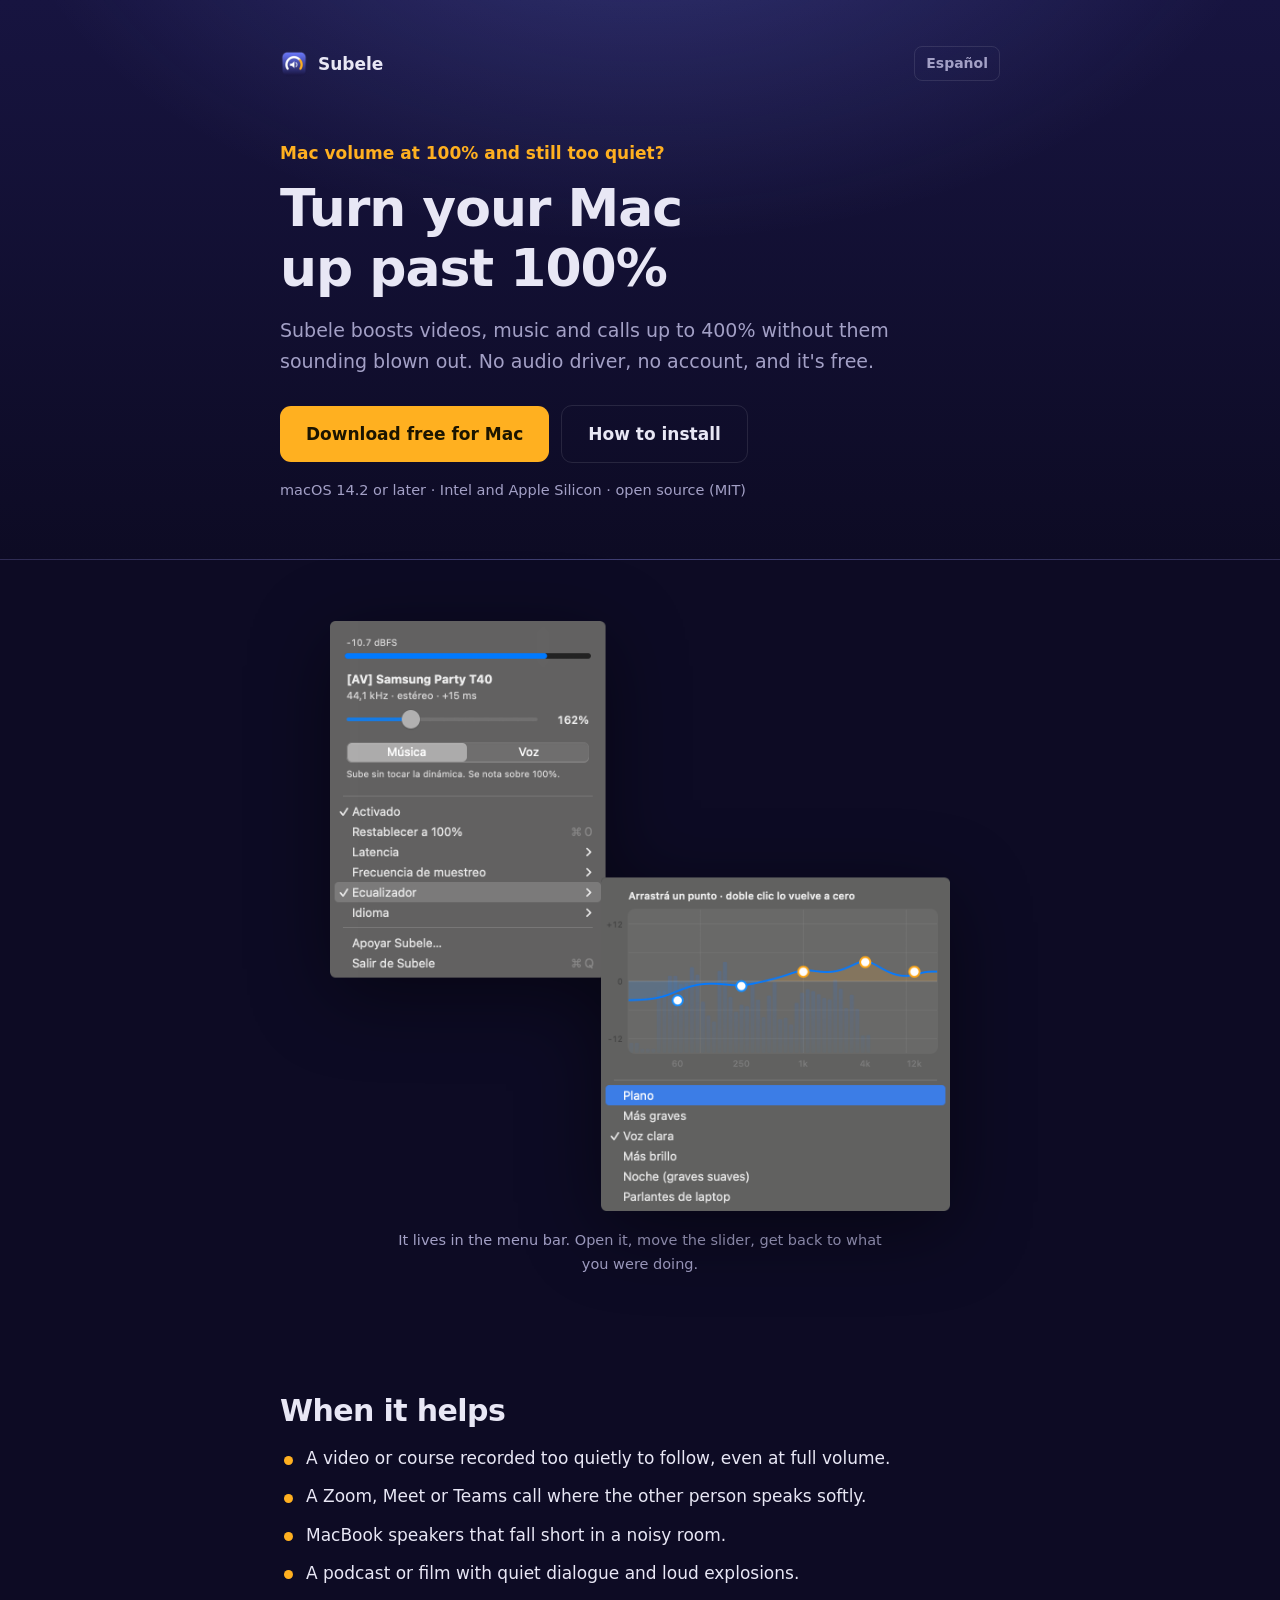
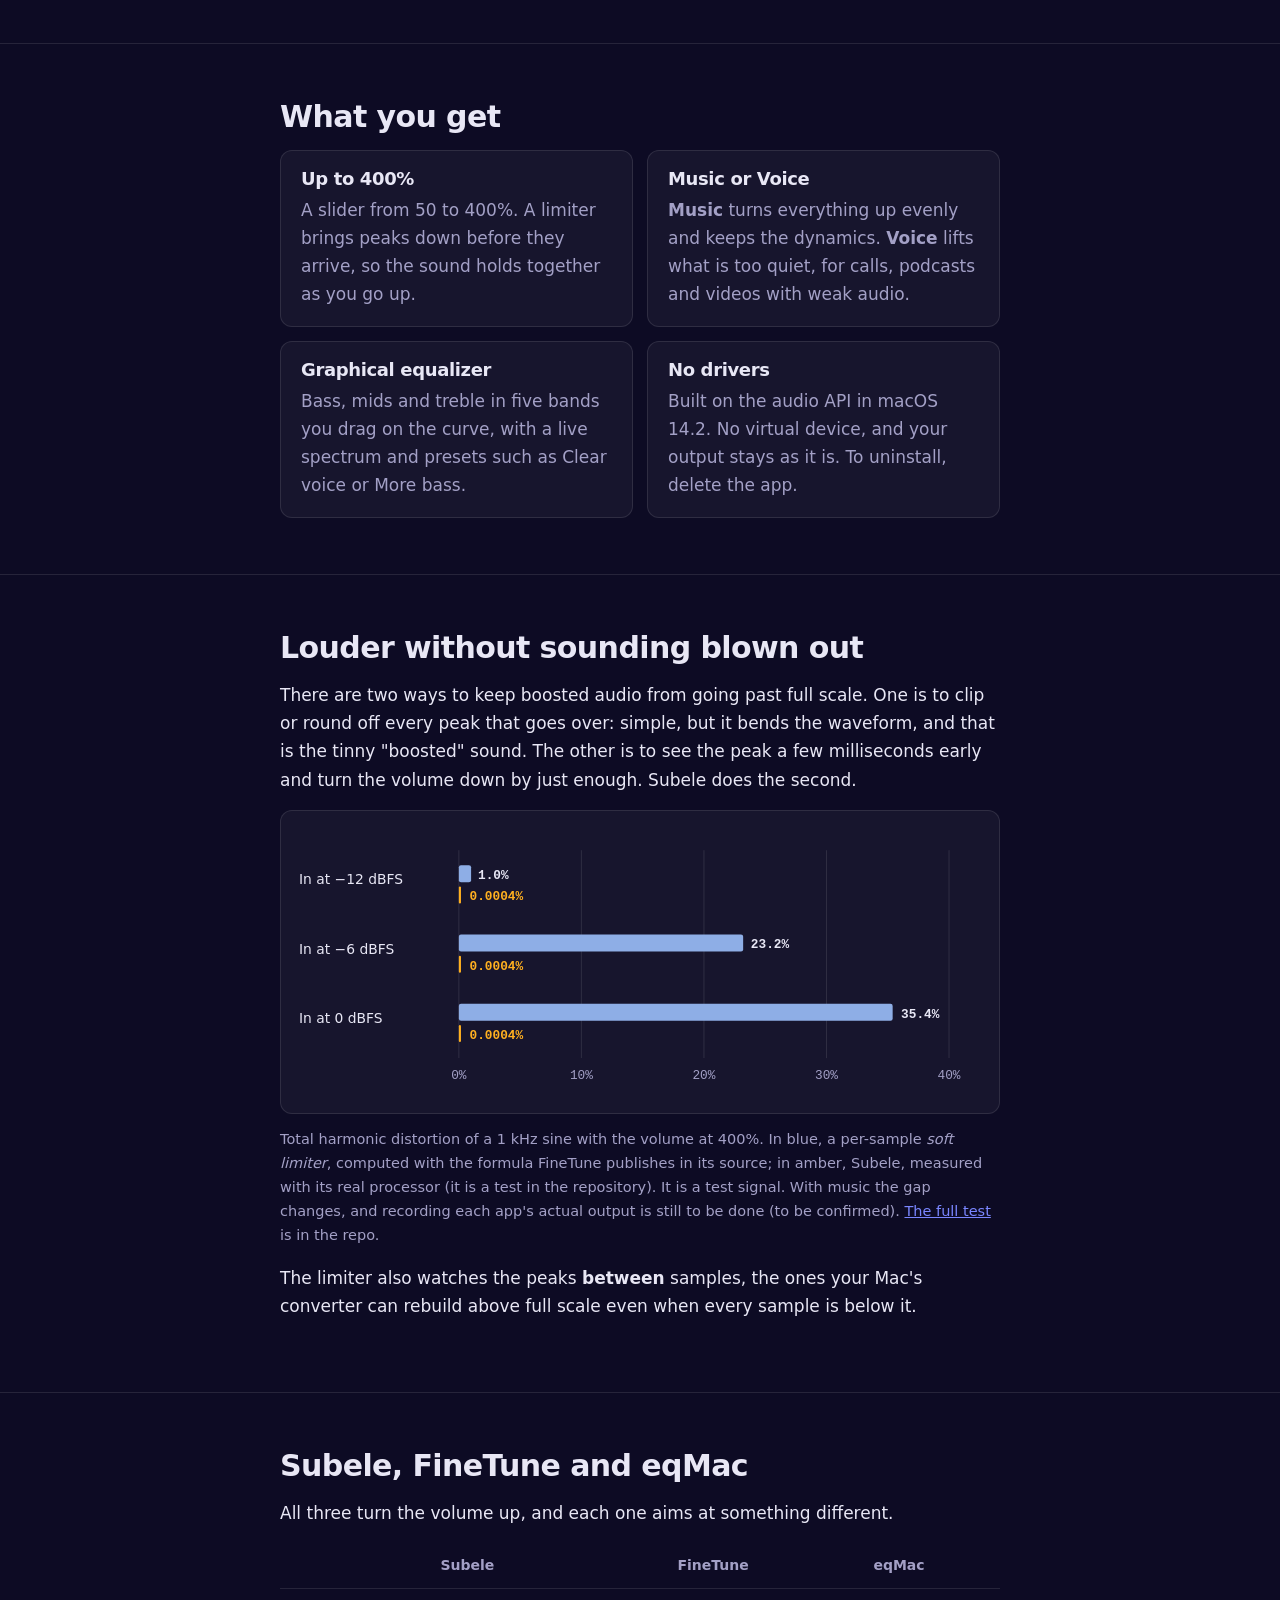
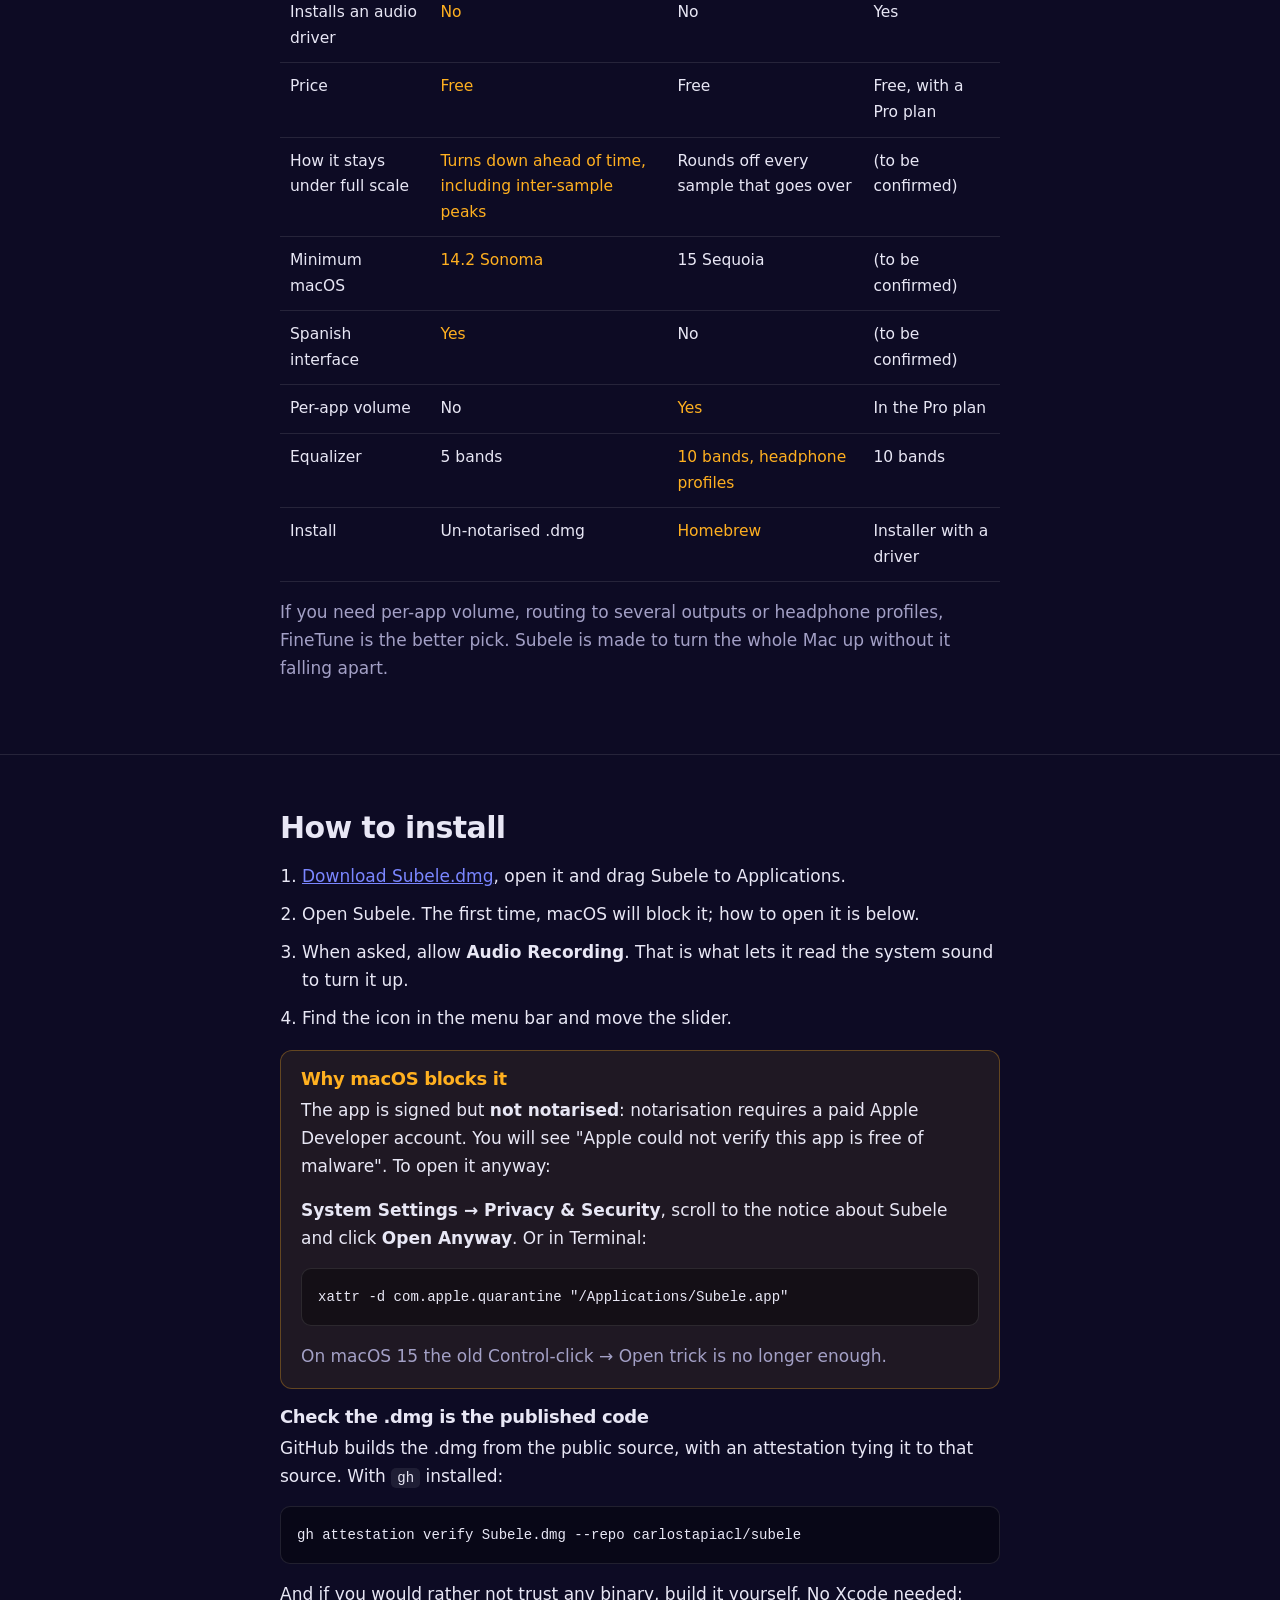
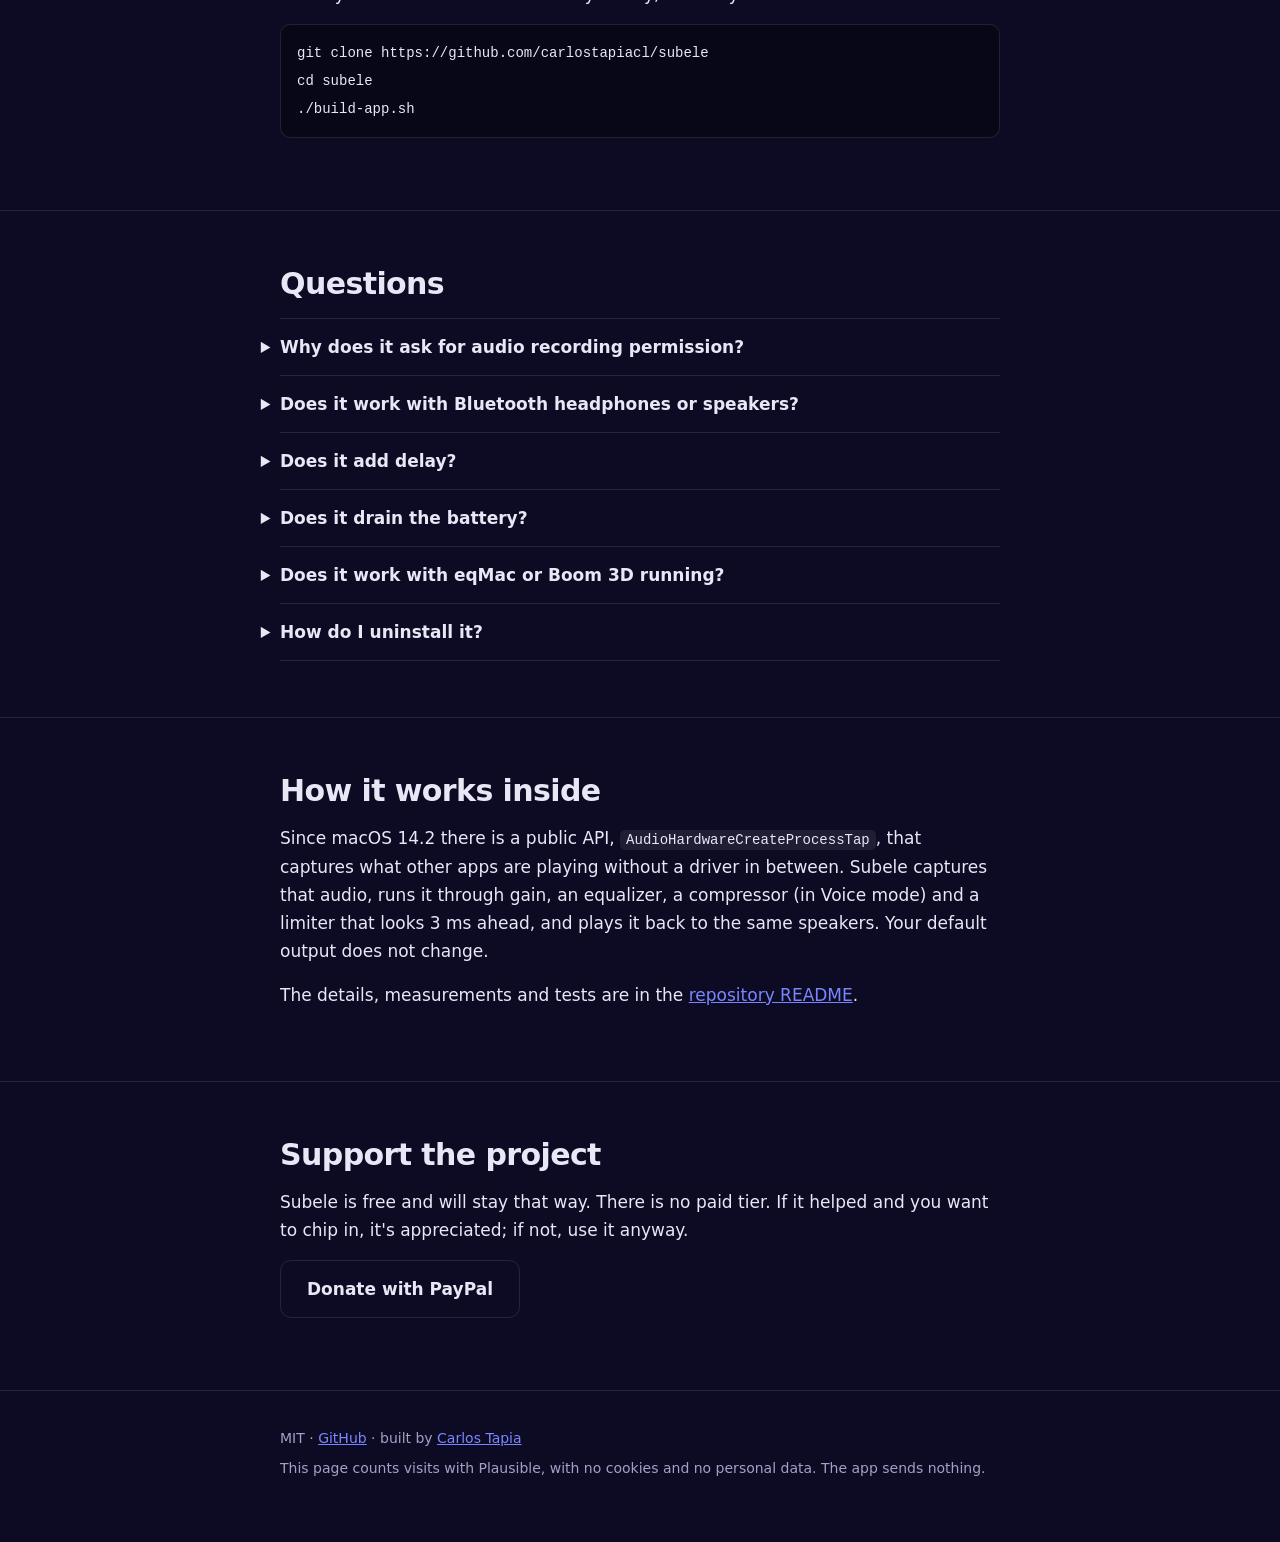
==== docs/en/index.html @ 917d39e7 "landing nueva en es y en, seo tecnico y descarga directa copy en tuteo y sin el claim de ganancia cr" ====
<!DOCTYPE html>
<html lang="en">
<head>
<meta charset="utf-8">
<meta name="viewport" content="width=device-width, initial-scale=1, viewport-fit=cover">
<title>Subele | Free volume booster for Mac, no drivers required</title>
<meta name="description" content="Free volume booster for Mac. Turn sound up to 400% without distortion, without installing an audio driver, and without an account. Open source, macOS 14.2 or later.">
<link rel="canonical" href="https://carlostapiacl.github.io/subele/en/">
<link rel="alternate" hreflang="es" href="https://carlostapiacl.github.io/subele/">
<link rel="alternate" hreflang="en" href="https://carlostapiacl.github.io/subele/en/">
<link rel="alternate" hreflang="x-default" href="https://carlostapiacl.github.io/subele/en/">
<link rel="icon" href="../icon.png">
<link rel="stylesheet" href="../site.css">
<meta property="og:type" content="website">
<meta property="og:locale" content="en_US">
<meta property="og:url" content="https://carlostapiacl.github.io/subele/en/">
<meta property="og:title" content="Subele | More volume for your Mac, no drivers">
<meta property="og:description" content="Mac at 100% and still too quiet? Subele turns it up to 400% without it sounding blown out. Free and open source.">
<meta property="og:image" content="https://carlostapiacl.github.io/subele/og-en.png">
<meta property="og:image:width" content="1200">
<meta property="og:image:height" content="630">
<meta name="twitter:card" content="summary_large_image">
<script type="application/ld+json">
{
  "@context": "https://schema.org",
  "@type": "SoftwareApplication",
  "name": "Subele",
  "description": "Volume booster for macOS. Turns system audio up to 400% without installing a driver, with a limiter that prevents distortion.",
  "applicationCategory": "MultimediaApplication",
  "operatingSystem": "macOS 14.2 or later",
  "softwareVersion": "0.2.2",
  "inLanguage": ["en", "es"],
  "url": "https://carlostapiacl.github.io/subele/en/",
  "downloadUrl": "https://github.com/carlostapiacl/subele/releases/latest/download/Subele.dmg",
  "image": "https://carlostapiacl.github.io/subele/screenshot-ecualizador.png",
  "license": "https://opensource.org/licenses/MIT",
  "isAccessibleForFree": true,
  "offers": { "@type": "Offer", "price": "0", "priceCurrency": "USD" },
  "author": { "@type": "Person", "name": "Carlos Tapia", "url": "https://carlostapia.cl" }
}
</script>
<!-- Plausible: no cookies, no personal data. Counts visits and downloads. -->
<script defer data-domain="carlostapiacl.github.io" src="https://plausible.carlostapia.cl/js/script.file-downloads.outbound-links.js"></script>
</head>
<body>

<header class="hero">
  <div class="wrap">
    <nav class="top">
      <a class="brand" href="./"><img src="../icon.png" alt="" width="28" height="28">Subele</a>
      <a class="lang" href="../" hreflang="es" lang="es">Español</a>
    </nav>
    <p class="ask">Mac volume at 100% and still too quiet?</p>
    <h1>Turn your Mac up past 100%</h1>
    <p class="sub">Subele boosts videos, music and calls up to 400% without them sounding blown out. No audio driver, no account, and it's free.</p>
    <div class="actions">
      <a class="btn" href="https://github.com/carlostapiacl/subele/releases/latest/download/Subele.dmg">Download free for Mac</a>
      <a class="btn ghost" href="#install">How to install</a>
    </div>
    <p class="req">macOS 14.2 or later · Intel and Apple Silicon · open source (MIT)</p>
  </div>
</header>

<figure class="shot"><div class="wrap">
  <img src="../screenshot-ecualizador.png" width="675" height="642"
       alt="Subele's menu bar window, with the volume slider, the Music/Voice switch and the graphical equalizer open">
  <figcaption>It lives in the menu bar. Open it, move the slider, get back to what you were doing.</figcaption>
</div></figure>

<section><div class="wrap">
  <h2>When it helps</h2>
  <ul class="cases">
    <li>A video or course recorded too quietly to follow, even at full volume.</li>
    <li>A Zoom, Meet or Teams call where the other person speaks softly.</li>
    <li>MacBook speakers that fall short in a noisy room.</li>
    <li>A podcast or film with quiet dialogue and loud explosions.</li>
  </ul>
</div></section>

<section><div class="wrap">
  <h2>What you get</h2>
  <div class="grid two">
    <div class="card"><h3>Up to 400%</h3><p>A slider from 50 to 400%. A limiter brings peaks down before they arrive, so the sound holds together as you go up.</p></div>
    <div class="card"><h3>Music or Voice</h3><p><strong>Music</strong> turns everything up evenly and keeps the dynamics. <strong>Voice</strong> lifts what is too quiet, for calls, podcasts and videos with weak audio.</p></div>
    <div class="card"><h3>Graphical equalizer</h3><p>Bass, mids and treble in five bands you drag on the curve, with a live spectrum and presets such as Clear voice or More bass.</p></div>
    <div class="card"><h3>No drivers</h3><p>Built on the audio API in macOS 14.2. No virtual device, and your output stays as it is. To uninstall, delete the app.</p></div>
  </div>
</div></section>

<section id="no-distortion"><div class="wrap">
  <h2>Louder without sounding blown out</h2>
  <p>There are two ways to keep boosted audio from going past full scale. One is to clip or round off every peak that goes over: simple, but it bends the waveform, and that is the tinny "boosted" sound. The other is to see the peak a few milliseconds early and turn the volume down by just enough. Subele does the second.</p>
  <div class="chart">
    <svg viewBox="0 0 640 250" xmlns="http://www.w3.org/2000/svg" role="img" aria-label="Distortion at 400% volume. Signal in at −12 dBFS: per-sample soft limiter 1.0%, Subele 0.0004%. At −6 dBFS: 23.2% against 0.0004%. At 0 dBFS: 35.4% against 0.0004%.">
      <g stroke="rgba(255,255,255,.1)" stroke-width="1">
        <line x1="150" y1="20" x2="150" y2="215"/><line x1="265" y1="20" x2="265" y2="215"/>
        <line x1="380" y1="20" x2="380" y2="215"/><line x1="495" y1="20" x2="495" y2="215"/>
        <line x1="610" y1="20" x2="610" y2="215"/>
      </g>
      <text x="150" y="235" text-anchor="middle">0%</text><text x="265" y="235" text-anchor="middle">10%</text>
      <text x="380" y="235" text-anchor="middle">20%</text><text x="495" y="235" text-anchor="middle">30%</text>
      <text x="610" y="235" text-anchor="middle">40%</text>
      <text class="lbl" x="0" y="52">In at −12 dBFS</text>
      <rect x="150" y="34" width="11.5" height="16" rx="2" fill="#8eaee6"/><text class="val" x="168" y="47">1.0%</text>
      <rect x="150" y="54" width="2" height="16" rx="1" fill="#ffb020"/><text class="mine" x="160" y="67">0.0004%</text>
      <text class="lbl" x="0" y="117">In at −6 dBFS</text>
      <rect x="150" y="99" width="266.8" height="16" rx="2" fill="#8eaee6"/><text class="val" x="424" y="112">23.2%</text>
      <rect x="150" y="119" width="2" height="16" rx="1" fill="#ffb020"/><text class="mine" x="160" y="132">0.0004%</text>
      <text class="lbl" x="0" y="182">In at 0 dBFS</text>
      <rect x="150" y="164" width="407.1" height="16" rx="2" fill="#8eaee6"/><text class="val" x="565" y="177">35.4%</text>
      <rect x="150" y="184" width="2" height="16" rx="1" fill="#ffb020"/><text class="mine" x="160" y="197">0.0004%</text>
    </svg>
  </div>
  <p class="note">Total harmonic distortion of a 1 kHz sine with the volume at 400%. In blue, a per-sample <em>soft limiter</em>, computed with the formula FineTune publishes in its source; in amber, Subele, measured with its real processor (it is a test in the repository). It is a test signal. With music the gap changes, and recording each app's actual output is still to be done (to be confirmed). <a href="https://github.com/carlostapiacl/subele/tree/main/experimentos/2026-10-22-distorsion-frente-a-finetune">The full test</a> is in the repo.</p>
  <p>The limiter also watches the peaks <strong>between</strong> samples, the ones your Mac's converter can rebuild above full scale even when every sample is below it.</p>
</div></section>

<section><div class="wrap">
  <h2>Subele, FineTune and eqMac</h2>
  <p>All three turn the volume up, and each one aims at something different.</p>
  <div class="table"><table>
    <tr><th></th><th>Subele</th><th>FineTune</th><th>eqMac</th></tr>
    <tr><td>Installs an audio driver</td><td class="win">No</td><td>No</td><td>Yes</td></tr>
    <tr><td>Price</td><td class="win">Free</td><td>Free</td><td>Free, with a Pro plan</td></tr>
    <tr><td>How it stays under full scale</td><td class="win">Turns down ahead of time, including inter-sample peaks</td><td>Rounds off every sample that goes over</td><td>(to be confirmed)</td></tr>
    <tr><td>Minimum macOS</td><td class="win">14.2 Sonoma</td><td>15 Sequoia</td><td>(to be confirmed)</td></tr>
    <tr><td>Spanish interface</td><td class="win">Yes</td><td>No</td><td>(to be confirmed)</td></tr>
    <tr><td>Per-app volume</td><td>No</td><td class="win">Yes</td><td>In the Pro plan</td></tr>
    <tr><td>Equalizer</td><td>5 bands</td><td class="win">10 bands, headphone profiles</td><td>10 bands</td></tr>
    <tr><td>Install</td><td>Un-notarised .dmg</td><td class="win">Homebrew</td><td>Installer with a driver</td></tr>
  </table></div>
  <p class="muted">If you need per-app volume, routing to several outputs or headphone profiles, FineTune is the better pick. Subele is made to turn the whole Mac up without it falling apart.</p>
</div></section>

<section id="install"><div class="wrap">
  <h2>How to install</h2>
  <ol class="steps">
    <li><a href="https://github.com/carlostapiacl/subele/releases/latest/download/Subele.dmg">Download Subele.dmg</a>, open it and drag Subele to Applications.</li>
    <li>Open Subele. The first time, macOS will block it; how to open it is below.</li>
    <li>When asked, allow <strong>Audio Recording</strong>. That is what lets it read the system sound to turn it up.</li>
    <li>Find the icon in the menu bar and move the slider.</li>
  </ol>
  <div class="warn">
    <h3>Why macOS blocks it</h3>
    <p>The app is signed but <strong>not notarised</strong>: notarisation requires a paid Apple Developer account. You will see "Apple could not verify this app is free of malware". To open it anyway:</p>
    <p><strong>System Settings → Privacy &amp; Security</strong>, scroll to the notice about Subele and click <strong>Open Anyway</strong>. Or in Terminal:</p>
    <pre><code>xattr -d com.apple.quarantine "/Applications/Subele.app"</code></pre>
    <p class="muted" style="margin:0">On macOS 15 the old Control-click → Open trick is no longer enough.</p>
  </div>
  <h3>Check the .dmg is the published code</h3>
  <p>GitHub builds the .dmg from the public source, with an attestation tying it to that source. With <code>gh</code> installed:</p>
  <pre><code>gh attestation verify Subele.dmg --repo carlostapiacl/subele</code></pre>
  <p>And if you would rather not trust any binary, build it yourself. No Xcode needed:</p>
  <pre><code>git clone https://github.com/carlostapiacl/subele
cd subele
./build-app.sh</code></pre>
</div></section>

<section><div class="wrap">
  <h2>Questions</h2>
  <details><summary>Why does it ask for audio recording permission?</summary>
    <p>To turn the volume up it has to read the sound leaving your Mac, process it and send it back. That permission is how macOS allows it. The audio never leaves your Mac. The app has no server, no account and no telemetry, and the code is public.</p></details>
  <details><summary>Does it work with Bluetooth headphones or speakers?</summary>
    <p>Yes. It works on whatever output macOS is using and rebuilds itself when you switch. AirPlay speakers are not tested yet (to be confirmed).</p></details>
  <details><summary>Does it add delay?</summary>
    <p>About 15 ms with the default setting, measured from the audio itself. You won't notice it in music or calls. If you notice it in video, the Latency menu has a 128-frame option of about 9 ms.</p></details>
  <details><summary>Does it drain the battery?</summary>
    <p>Very little. On a 2019 Intel MacBook Pro with music playing it used about 1% CPU. Apple Silicon should be lower (to be confirmed).</p></details>
  <details><summary>Does it work with eqMac or Boom 3D running?</summary>
    <p>No. Those apps install their own driver and become the system output, and Subele hangs trying to read it. Quit them before opening Subele.</p></details>
  <details><summary>How do I uninstall it?</summary>
    <p>Quit it from its menu and delete Subele from Applications. It leaves no driver or anything else installed.</p></details>
</div></section>

<section><div class="wrap">
  <h2>How it works inside</h2>
  <p>Since macOS 14.2 there is a public API, <code>AudioHardwareCreateProcessTap</code>, that captures what other apps are playing without a driver in between. Subele captures that audio, runs it through gain, an equalizer, a compressor (in Voice mode) and a limiter that looks 3 ms ahead, and plays it back to the same speakers. Your default output does not change.</p>
  <p>The details, measurements and tests are in the <a href="https://github.com/carlostapiacl/subele">repository README</a>.</p>
</div></section>

<section><div class="wrap">
  <h2>Support the project</h2>
  <p>Subele is free and will stay that way. There is no paid tier. If it helped and you want to chip in, it's appreciated; if not, use it anyway.</p>
  <p><a class="btn ghost" href="https://paypal.me/carlostapiacl">Donate with PayPal</a></p>
</div></section>

<footer><div class="wrap">
  <p>MIT · <a href="https://github.com/carlostapiacl/subele">GitHub</a> · built by <a href="https://carlostapia.cl">Carlos Tapia</a></p>
  <p>This page counts visits with Plausible, with no cookies and no personal data. The app sends nothing.</p>
</div></footer>

</body>
</html>
---- docs/site.css ----
/* Subele — estilos compartidos por / (español) y /en/ (inglés).
   Un solo tema, oscuro, a propósito: es el mismo mundo visual que el ícono y
   el menú de la app. El ámbar es el color del limitador trabajando. */
:root {
  --ink: #0d0b24;
  --ink-2: #171440;
  --panel: rgba(255, 255, 255, .045);
  --indigo: #7a86ff;
  --amber: #ffb020;
  --text: #e8e7f5;
  --muted: #a3a0c6;
  --line: rgba(255, 255, 255, .1);
  --rival: #8eaee6;
  color-scheme: dark;
}
* { box-sizing: border-box; }
html { scroll-behavior: smooth; }
@media (prefers-reduced-motion: reduce) { html { scroll-behavior: auto; } }
body {
  margin: 0;
  background: var(--ink);
  color: var(--text);
  font: 17px/1.65 -apple-system, BlinkMacSystemFont, "SF Pro Text", "Segoe UI", system-ui, sans-serif;
  -webkit-font-smoothing: antialiased;
}
a { color: var(--indigo); }
a:focus-visible, .btn:focus-visible, summary:focus-visible { outline: 2px solid var(--amber); outline-offset: 3px; }
.wrap {
  max-width: 760px; margin: 0 auto;
  padding-left: max(20px, env(safe-area-inset-left, 0px));
  padding-right: max(20px, env(safe-area-inset-right, 0px));
}
h1, h2, h3 { text-wrap: balance; letter-spacing: -.02em; line-height: 1.15; }
h1 { font-size: clamp(32px, 6.4vw, 52px); margin: 0 0 16px; }
h2 { font-size: clamp(24px, 4vw, 30px); margin: 0 0 16px; }
h3 { font-size: 18px; margin: 0 0 6px; }
p { margin: 0 0 16px; }
.muted { color: var(--muted); }
code {
  font: 14px/1.5 ui-monospace, "SF Mono", Menlo, monospace;
  background: rgba(255, 255, 255, .08); padding: 2px 6px; border-radius: 5px;
}
pre {
  background: rgba(0, 0, 0, .35); border: 1px solid var(--line);
  border-radius: 10px; padding: 14px 16px; overflow-x: auto; margin: 0 0 16px;
}
pre code { background: none; padding: 0; }

/* Barra superior: marca a la izquierda, idioma a la derecha. */
.top { display: flex; justify-content: space-between; align-items: center; padding-block: 18px; }
.brand { display: flex; align-items: center; gap: 10px; font-weight: 700; color: var(--text); text-decoration: none; }
.brand img { width: 28px; height: 28px; border-radius: 7px; }
.lang { font-size: 14px; font-weight: 600; color: var(--muted); text-decoration: none; border: 1px solid var(--line); border-radius: 8px; padding: 5px 11px; }
.lang:hover { color: var(--text); }

/* Hero: el problema primero, un solo botón principal. */
header.hero {
  padding-block: 28px 56px;
  background:
    radial-gradient(80% 110% at 50% -25%, rgba(122, 134, 255, .28), transparent 62%),
    linear-gradient(180deg, var(--ink-2), var(--ink));
  border-bottom: 1px solid var(--line);
}
.hero .ask { color: var(--amber); font-weight: 600; margin: 40px 0 12px; }
.hero .sub { color: var(--muted); font-size: 19px; max-width: 34em; }
.actions { display: flex; flex-wrap: wrap; gap: 12px; align-items: center; margin: 28px 0 16px; }
.btn {
  display: inline-block; padding: 14px 26px; border-radius: 11px;
  font-weight: 650; font-size: 17px; text-decoration: none;
  background: var(--amber); color: #1b1400;
}
.btn:hover { filter: brightness(1.08); }
.btn.ghost { background: transparent; color: var(--text); border: 1px solid var(--line); }
.req { color: var(--muted); font-size: 14.5px; margin: 0; }

section { padding-block: 56px; border-bottom: 1px solid var(--line); }
.shot { text-align: center; padding-block: 44px 20px; }
.shot img { width: 100%; max-width: 620px; height: auto; display: block; margin: 0 auto; filter: drop-shadow(0 18px 40px rgba(0, 0, 0, .45)); }
.shot figcaption { color: var(--muted); font-size: 14.5px; margin: 18px auto 24px; max-width: 34em; }

.grid { display: grid; gap: 14px; }
@media (min-width: 640px) { .grid.two { grid-template-columns: 1fr 1fr; } }
.card { background: var(--panel); border: 1px solid var(--line); border-radius: 12px; padding: 18px 20px; }
.card p { margin: 0; color: var(--muted); }

/* Lista de casos de uso: cada ítem es una situación real, no una función. */
.cases { list-style: none; padding: 0; margin: 0; display: grid; gap: 10px; }
.cases li { padding-left: 26px; position: relative; }
.cases li::before { content: ""; position: absolute; left: 4px; top: .7em; width: 9px; height: 9px; border-radius: 50%; background: var(--amber); }

/* Gráfico de distorsión, dibujado a escala. */
.chart { background: var(--panel); border: 1px solid var(--line); border-radius: 12px; padding: 18px; overflow-x: auto; margin: 8px 0 14px; }
.chart svg { display: block; width: 100%; min-width: 520px; height: auto; }
.chart text { font: 12px ui-monospace, Menlo, monospace; fill: var(--muted); }
.chart .lbl { font: 13px -apple-system, system-ui, sans-serif; fill: var(--text); }
.chart .val { fill: var(--text); font-weight: 600; }
.chart .mine { fill: var(--amber); font-weight: 600; }
.note { color: var(--muted); font-size: 14.5px; }

table { width: 100%; border-collapse: collapse; font-size: 15.5px; }
.table { overflow-x: auto; margin: 8px 0 16px; }
th, td { text-align: left; padding: 11px 10px; border-bottom: 1px solid var(--line); vertical-align: top; }
th { color: var(--muted); font-weight: 600; font-size: 14px; }
td.win { color: var(--amber); }

/* Pasos de instalación: el orden importa, por eso van numerados. */
ol.steps { padding-left: 22px; margin: 0 0 18px; display: grid; gap: 10px; }
.warn { background: rgba(255, 176, 32, .08); border: 1px solid rgba(255, 176, 32, .3); border-radius: 12px; padding: 18px 20px; margin: 0 0 18px; }
.warn h3 { color: var(--amber); }

details { border-bottom: 1px solid var(--line); padding-block: 14px; }
details:first-of-type { border-top: 1px solid var(--line); }
summary { cursor: pointer; font-weight: 650; list-style-position: outside; }
details p { margin: 10px 0 0; color: var(--muted); }

footer { padding-block: 36px 56px; color: var(--muted); font-size: 14px; }
footer p { margin: 0 0 6px; }
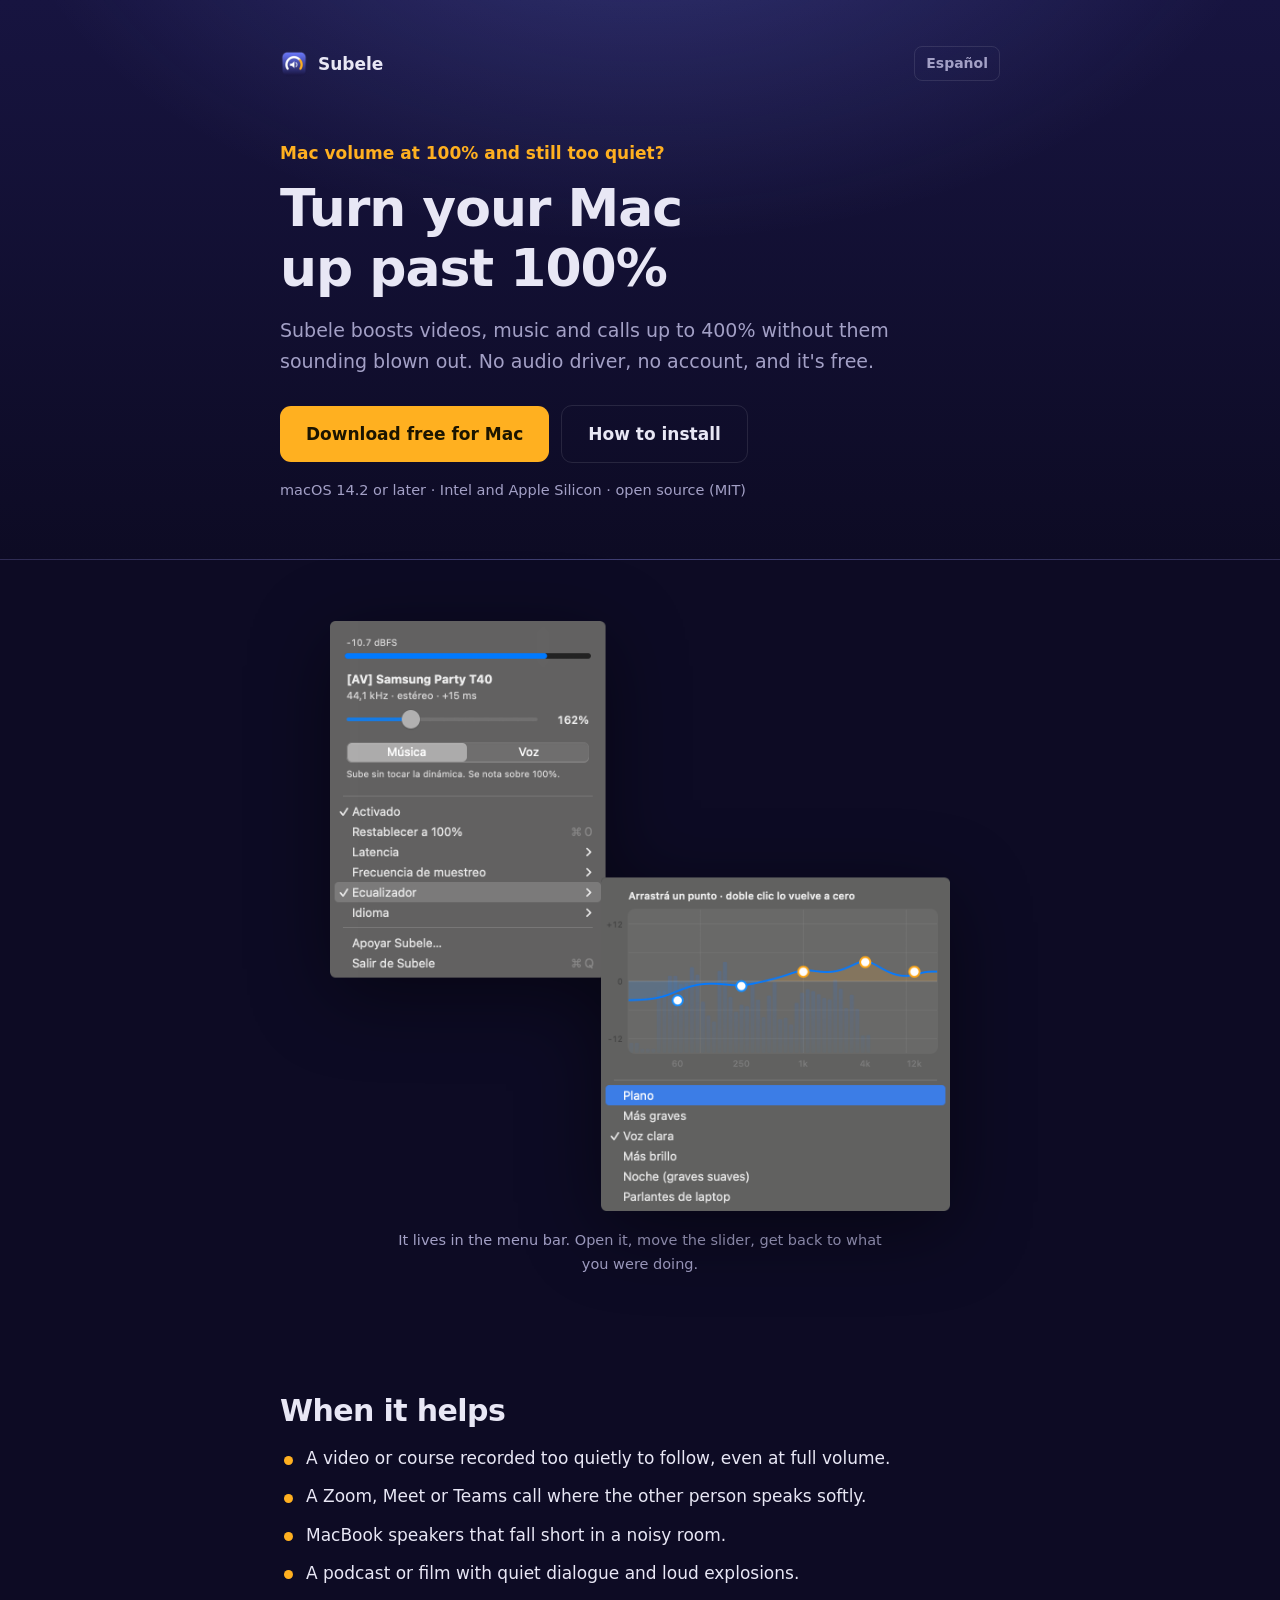
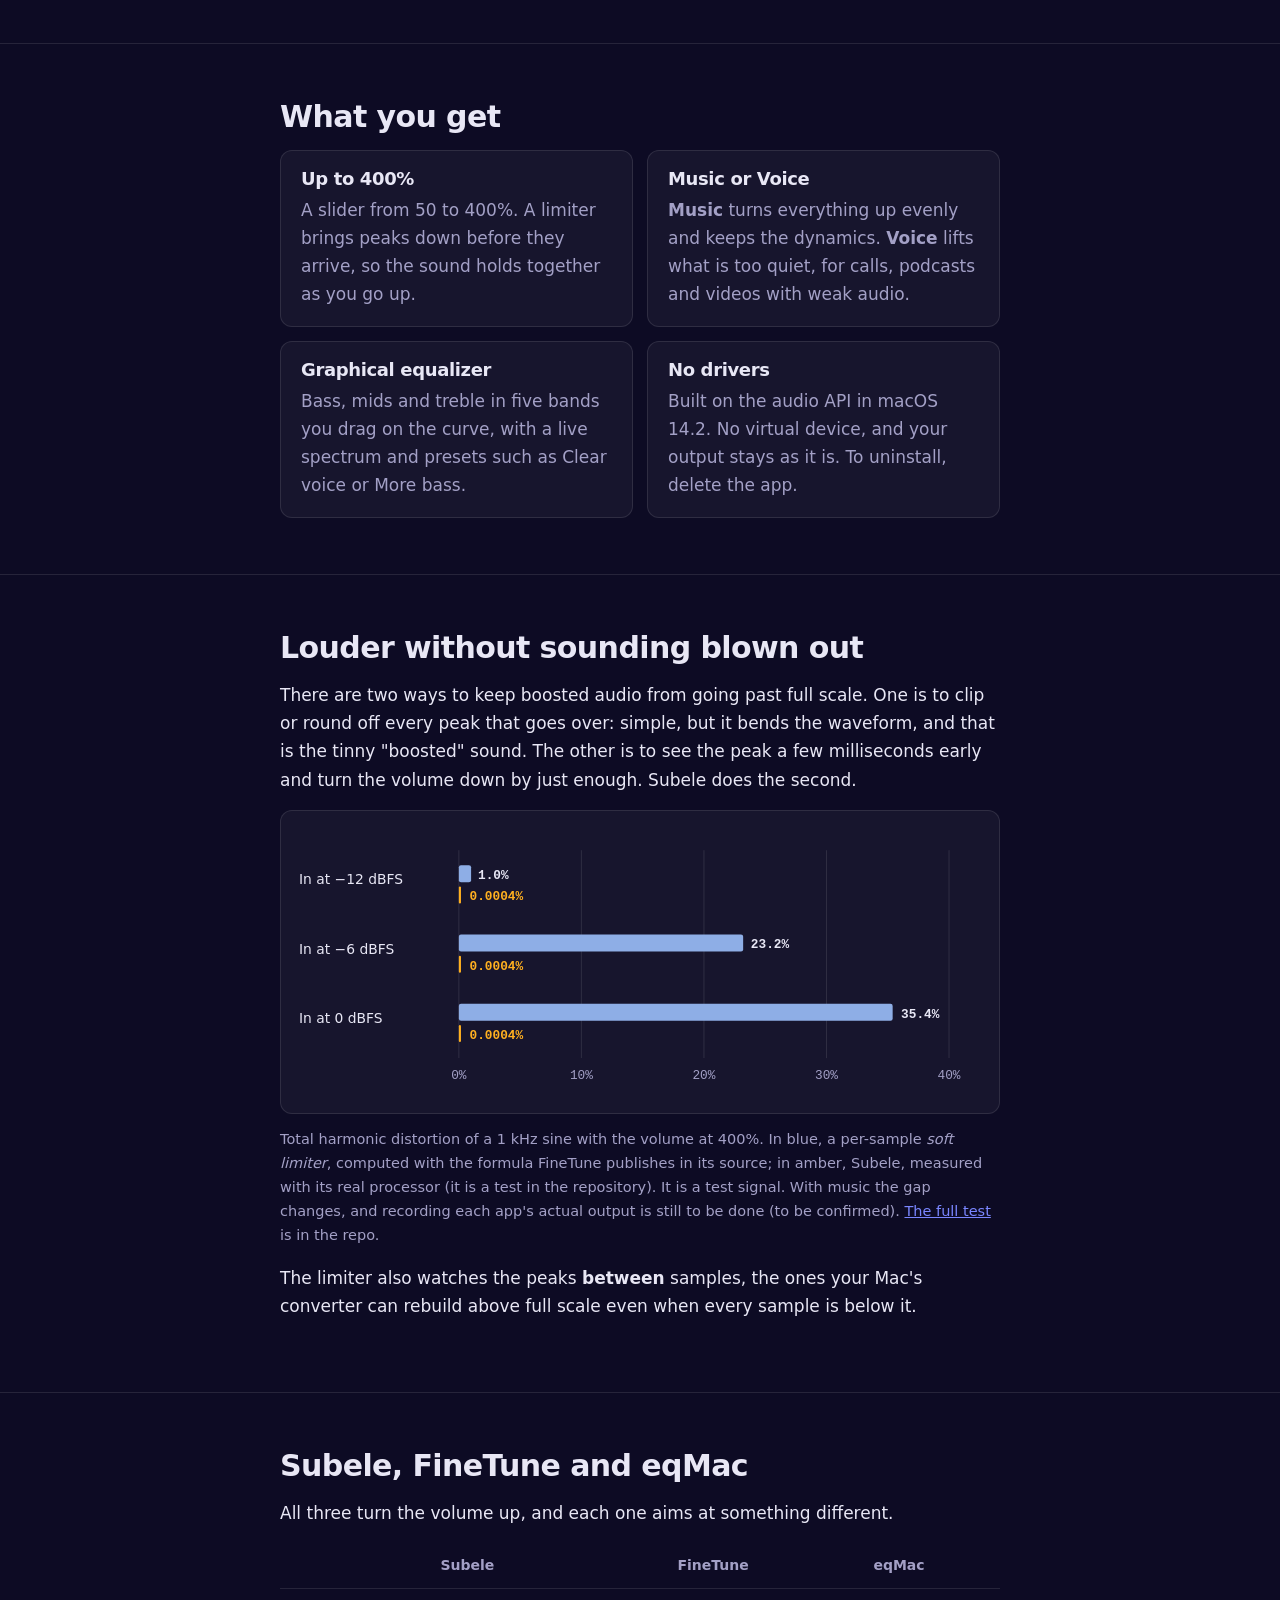
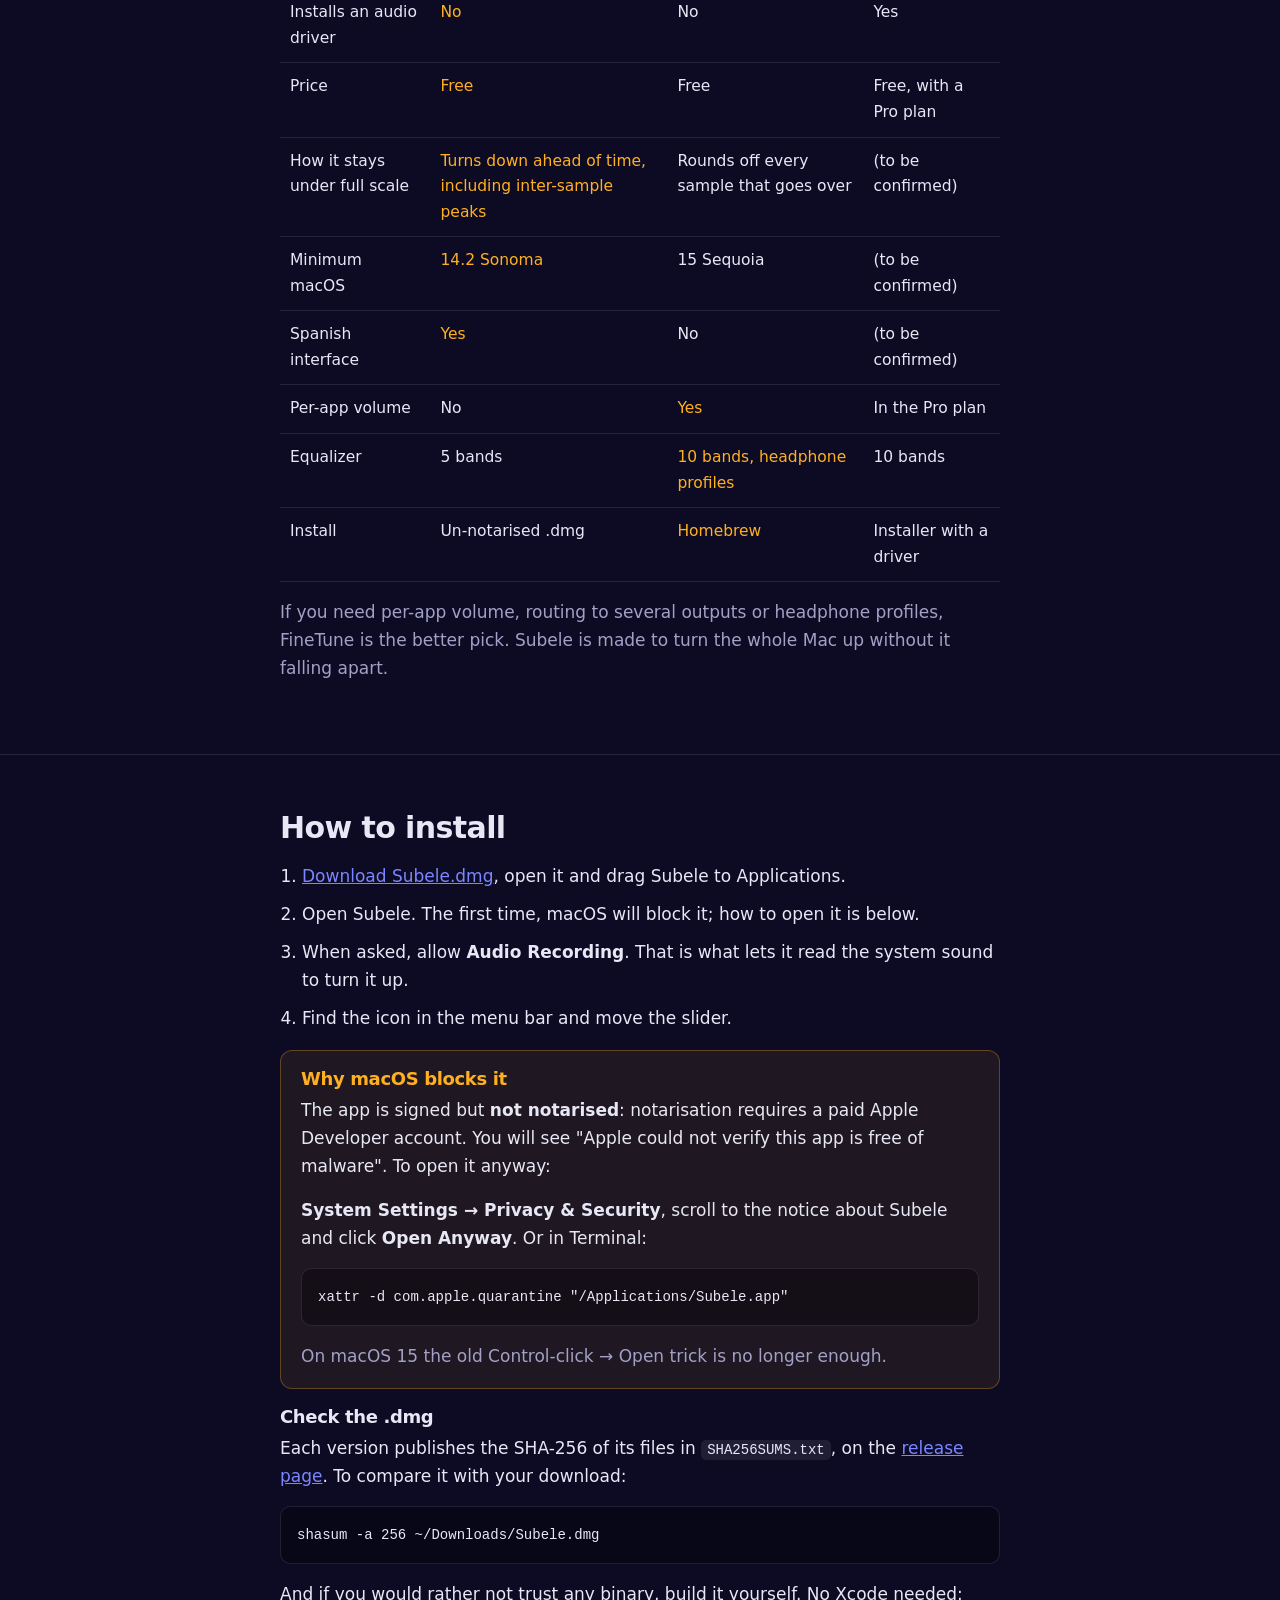
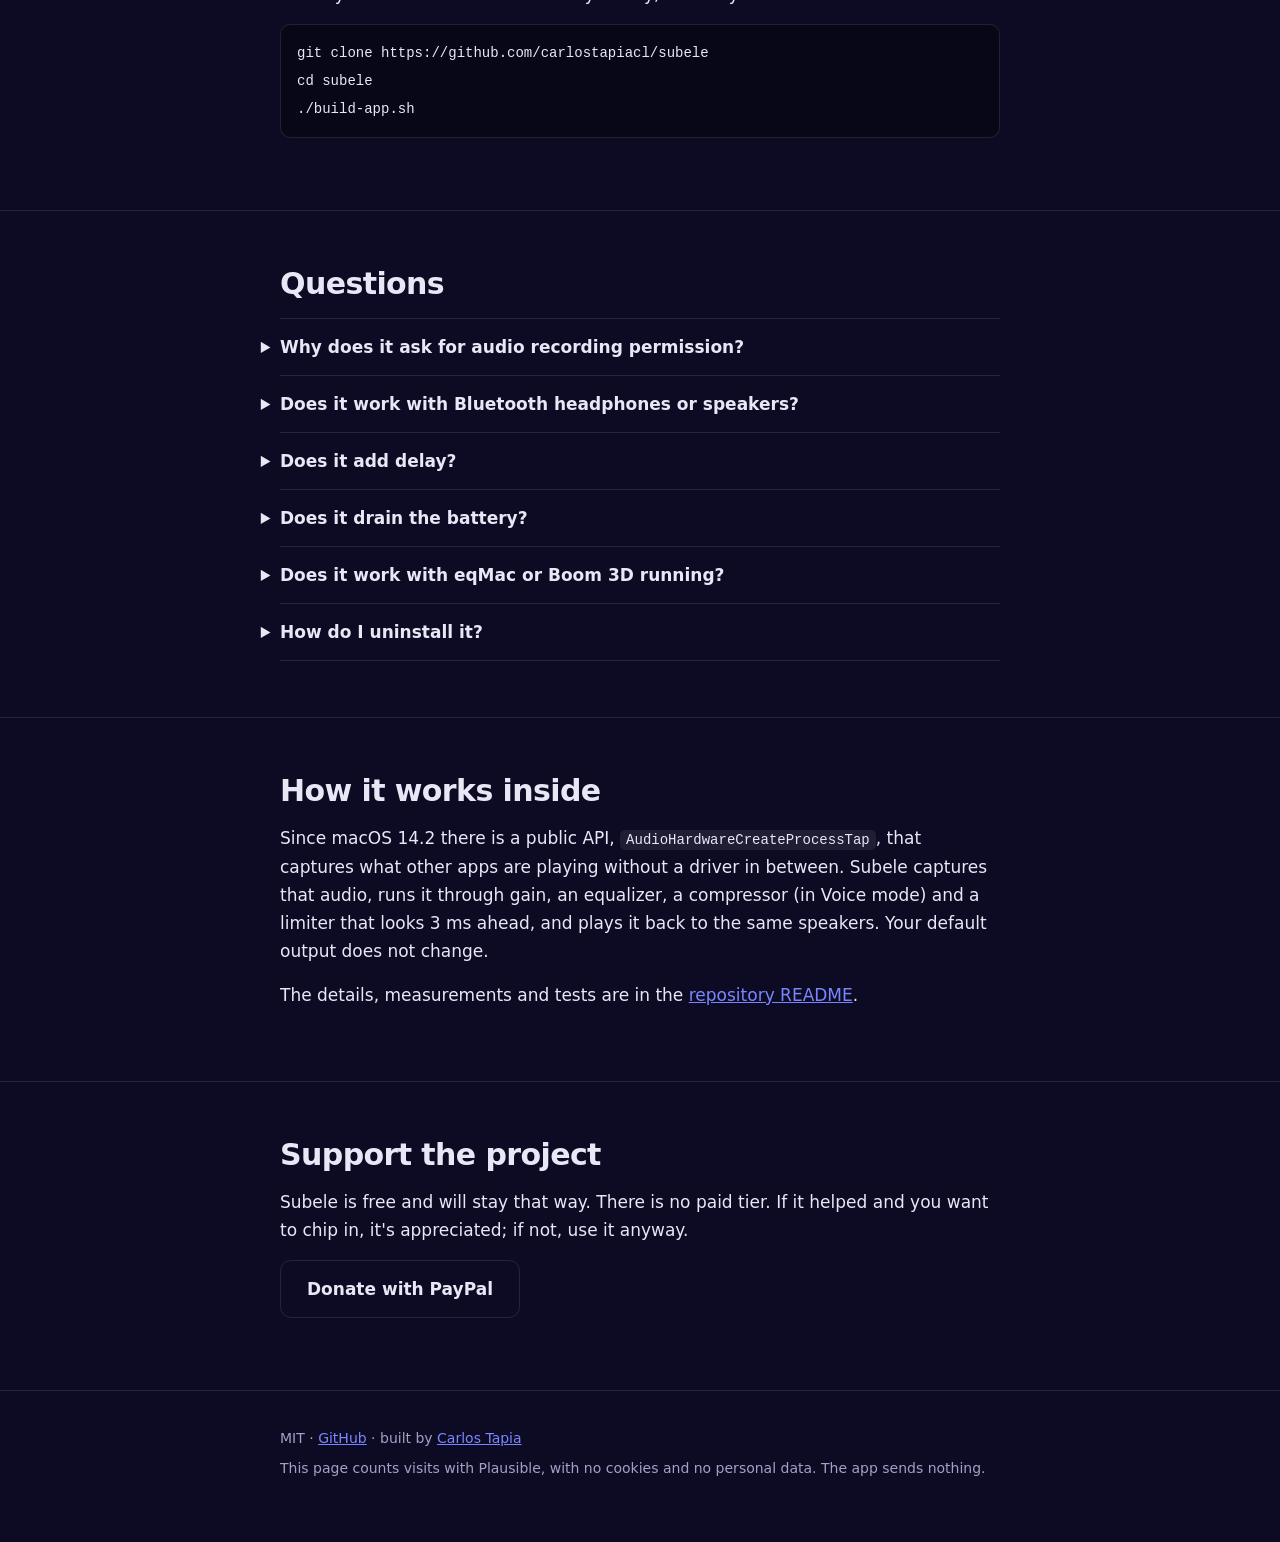
==== commit 19e3cd06: "verificacion del dmg por sha-256 mientras la release sea manual" ====
--- a/docs/en/index.html
+++ b/docs/en/index.html
@@ -147,9 +147,9 @@
     <pre><code>xattr -d com.apple.quarantine "/Applications/Subele.app"</code></pre>
     <p class="muted" style="margin:0">On macOS 15 the old Control-click → Open trick is no longer enough.</p>
   </div>
-  <h3>Check the .dmg is the published code</h3>
-  <p>GitHub builds the .dmg from the public source, with an attestation tying it to that source. With <code>gh</code> installed:</p>
-  <pre><code>gh attestation verify Subele.dmg --repo carlostapiacl/subele</code></pre>
+  <h3>Check the .dmg</h3>
+  <p>Each version publishes the SHA-256 of its files in <code>SHA256SUMS.txt</code>, on the <a href="https://github.com/carlostapiacl/subele/releases/latest">release page</a>. To compare it with your download:</p>
+  <pre><code>shasum -a 256 ~/Downloads/Subele.dmg</code></pre>
   <p>And if you would rather not trust any binary, build it yourself. No Xcode needed:</p>
   <pre><code>git clone https://github.com/carlostapiacl/subele
 cd subele
